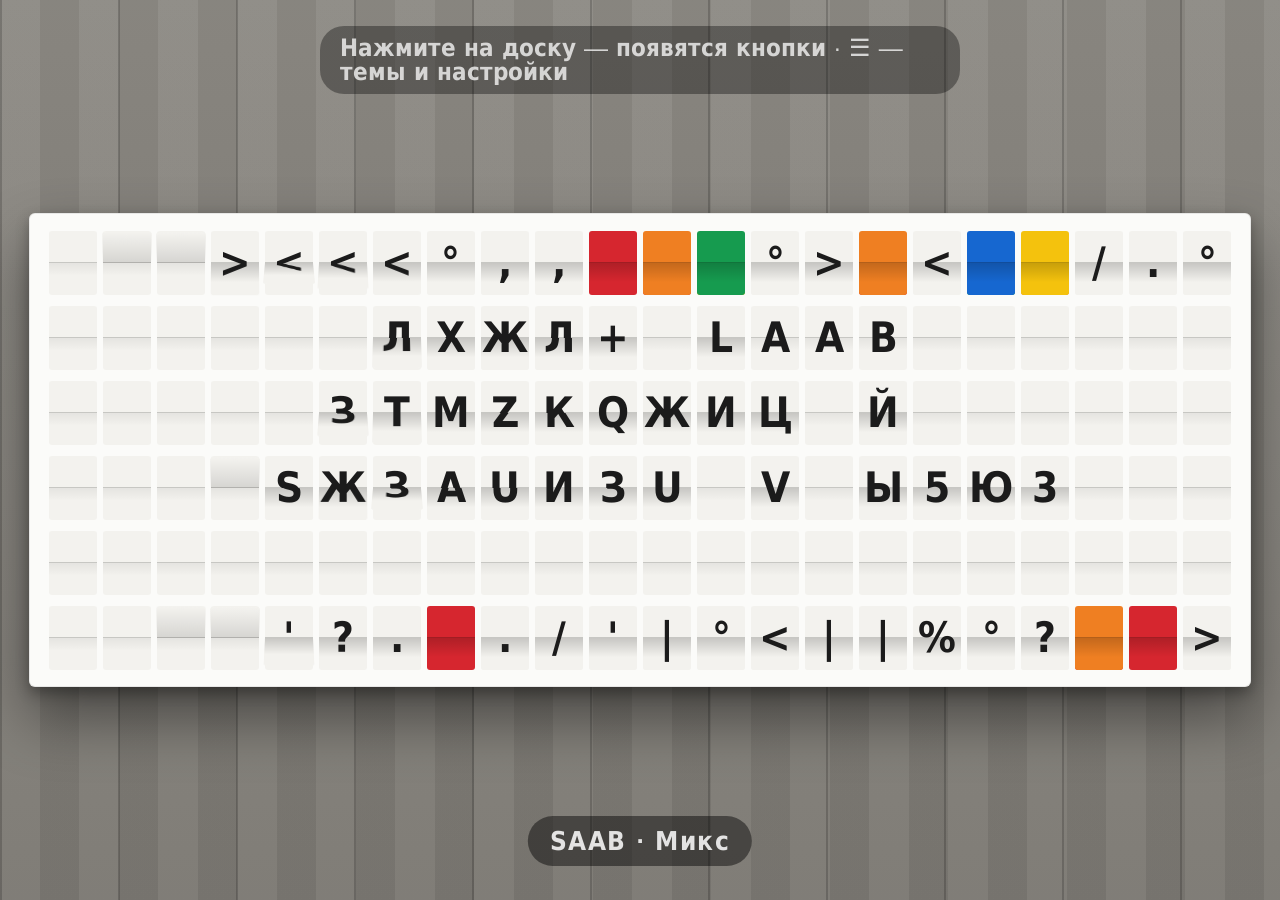
==== index.html @ ec07d020 "Табло: split-flap доска для браузера ТВ Co-Authored-By: Claude Opus 5.5 <noreply@anthropic.com> Clau" ====
<!DOCTYPE html>
<html lang="ru">
<head>
  <meta charset="utf-8">
  <meta name="viewport" content="width=1920, initial-scale=1">
  <title>Табло</title>
  <link rel="stylesheet" href="css/style.css">
  <script src="$WEBAPIS/webapis/webapis.js"></script>
</head>
<body class="white">
  <div id="stage">
    <div id="frame"></div>
  </div>

  <div id="status"><span id="statusText"></span><span id="spinner"></span></div>
  <div id="toast"></div>
  <div id="bar">
    <button data-a="prev">◀</button><button data-a="pause">⏯</button><button data-a="next">▶</button>
    <button data-a="menu">☰ Темы и настройки</button><button data-a="full">⛶</button>
  </div>
  <div id="hint">OK — меню · ◀ ▶ — листать · ▲ ▼ — тема · ⏯ — пауза</div>

  <div id="menu" class="hidden">
    <div class="panel">
      <div class="col" id="colThemes">
        <h2>Тема</h2>
        <label class="item input" data-k="custom"><span class="lbl">✎ Своя тема</span>
          <input id="customInput" type="text" placeholder="например: SAAB 900, отпуск, кофе…" autocomplete="off"></label>
        <div id="themeList"></div>
      </div>
      <div class="col" id="colSettings">
        <h2>Настройки</h2>
        <div class="item select" data-k="mode"><span class="lbl">Содержимое</span><span class="val"></span></div>
        <div class="item select" data-k="interval"><span class="lbl">Смена каждые</span><span class="val"></span></div>
        <div class="item select" data-k="sound"><span class="lbl">Звук</span><span class="val"></span></div>
        <div class="item select" data-k="style"><span class="lbl">Доска</span><span class="val"></span></div>
        <div class="item select" data-k="lang"><span class="lbl">Язык</span><span class="val"></span></div>
        <label class="item input" data-k="city"><span class="lbl">Город (погода)</span>
          <input id="cityInput" type="text" autocomplete="off"></label>
        <div class="item button" data-k="close"><span class="lbl">Готово</span></div>
        <p class="help">▲▼ — выбор · OK — изменить · ◀ ▶ — колонки · BACK — закрыть<br>
          Цветные кнопки: <b class="kr">●</b> звук <b class="kg">●</b> режим <b class="ky">●</b> пауза <b class="kb">●</b> доска</p>
      </div>
    </div>
  </div>

  <script src="js/content.js"></script>
  <script src="js/board.js"></script>
  <script src="js/engine.js"></script>
  <script src="js/app.js"></script>
</body>
</html>
---- css/style.css ----
@font-face { font-family: 'Flap'; src: url('../fonts/flap.ttf') format('truetype'); font-weight: 700; }

:root {
  --cw: 64px; --ch: 86px; --gap: 14px; --fs: 56px;
  --tile: #f3f2ee; --tile2: #e4e2dc; --ink: #1b1b1b; --frame: #fbfbf9; --seam: rgba(0,0,0,.18);
  --wall1: #8d8a84; --wall2: #7b7872;
  --ui-bg: rgba(20,20,22,.92); --ui-fg: #f2f2f2; --ui-dim: #9a9a9a; --ui-acc: #f4c20d;
}
body.black {
  --tile: #1d1d1d; --tile2: #151515; --ink: #f1f1ee; --frame: #0b0b0b; --seam: rgba(0,0,0,.6);
  --wall1: #2a2826; --wall2: #22201e;
}
* { box-sizing: border-box; }
html, body { margin: 0; height: 100%; overflow: hidden; }
body {
  background-color: var(--wall2);
  background-image:
    repeating-linear-gradient(90deg, rgba(0,0,0,.18) 0 2px, transparent 2px 118px),
    repeating-linear-gradient(90deg, rgba(255,255,255,.04) 0 40px, rgba(0,0,0,.04) 40px 79px),
    linear-gradient(180deg, var(--wall1), var(--wall2));
  font-family: 'Flap', 'Samsung One', 'Roboto', sans-serif;
  color: var(--ui-fg);
  cursor: default;
}
#stage { position: absolute; inset: 0; display: flex; align-items: center; justify-content: center; }
#frame {
  background: var(--frame);
  padding: calc(var(--gap) * 1.6) calc(var(--gap) * 1.8);
  border-radius: 6px;
  box-shadow: 0 30px 60px rgba(0,0,0,.45), 0 6px 14px rgba(0,0,0,.3), inset 0 0 0 1px rgba(0,0,0,.08);
}
.grid {
  display: grid;
  grid-template-columns: repeat(22, var(--cw));
  grid-auto-rows: var(--ch);
  column-gap: calc(var(--gap) * .55);
  row-gap: var(--gap);
}
.cell { position: relative; width: var(--cw); height: var(--ch); perspective: calc(var(--ch) * 5); }
.half {
  position: absolute; left: 0; right: 0; height: 50%; overflow: hidden;
  background-color: var(--tile); color: var(--ink);
  backface-visibility: hidden; -webkit-backface-visibility: hidden;
}
.half.top { top: 0; border-radius: 3px 3px 0 0; transform-origin: 50% 100%; box-shadow: inset 0 -1px 0 var(--seam); }
.half.bottom { bottom: 0; border-radius: 0 0 3px 3px; transform-origin: 50% 0; background-image: linear-gradient(180deg, rgba(0,0,0,.06), rgba(0,0,0,0) 40%); }
.half.chip.top { box-shadow: inset 0 -1px 0 rgba(0,0,0,.25); }
.half span {
  position: absolute; left: 0; right: 0; height: var(--ch); line-height: var(--ch);
  text-align: center; font-size: var(--fs); font-weight: 700;
}
.half.top span { top: 0; }
.half.bottom span { bottom: 0; }
.flap { visibility: hidden; z-index: 2; will-change: transform; }
.flap.top { background-image: linear-gradient(180deg, rgba(255,255,255,.05), rgba(0,0,0,.12)); }
.flap.bottom { background-image: linear-gradient(180deg, rgba(0,0,0,.18), rgba(0,0,0,0) 60%); }

/* Статус и подсказки */
#status {
  position: absolute; left: 50%; bottom: 34px; transform: translateX(-50%);
  font: 600 26px/1 'Flap', sans-serif; letter-spacing: .06em; color: rgba(255,255,255,.85);
  background: rgba(0,0,0,.45); padding: 12px 22px; border-radius: 30px;
  transition: opacity .6s; opacity: 0; white-space: nowrap;
}
#status.show { opacity: 1; }
#spinner { display: none; width: 18px; height: 18px; margin-left: 12px; vertical-align: -2px; border-radius: 50%;
  border: 3px solid rgba(255,255,255,.3); border-top-color: var(--ui-acc); animation: spin 0.9s linear infinite; }
#status.loading #spinner { display: inline-block; }
@keyframes spin { to { transform: rotate(360deg); } }
#hint { position: absolute; top: 26px; left: 50%; transform: translateX(-50%); font: 24px/1 'Flap', sans-serif;
  color: rgba(255,255,255,.75); background: rgba(0,0,0,.35); padding: 10px 20px; border-radius: 24px; transition: opacity 1s; }
#hint.off { opacity: 0; }
#toast { position: absolute; top: 26px; right: 40px; max-width: 760px; font: 24px/1.3 'Flap', sans-serif; color: #fff;
  background: rgba(150,30,30,.85); padding: 12px 20px; border-radius: 12px; opacity: 0; transition: opacity .5s; }
#toast.show { opacity: 1; }

/* Меню */
#menu { position: absolute; inset: 0; background: rgba(0,0,0,.55); display: flex; align-items: center; justify-content: center; }
#menu.hidden { display: none; }
.panel { display: flex; gap: 40px; background: var(--ui-bg); border-radius: 20px; padding: 30px 40px; width: 1560px; height: 980px;
  box-shadow: 0 30px 80px rgba(0,0,0,.6); }
.col { flex: 1; display: flex; flex-direction: column; min-height: 0; }
.col h2 { margin: 0 0 12px; font-size: 30px; letter-spacing: .12em; text-transform: uppercase; color: var(--ui-acc); }
#themeList { overflow-y: auto; scrollbar-width: none; flex: 1; position: relative; }
.item { display: flex; align-items: center; justify-content: space-between; gap: 16px; font-size: 28px; padding: 9px 18px;
  border-radius: 12px; border: 3px solid transparent; margin-bottom: 4px; flex-shrink: 0; color: var(--ui-fg); cursor: pointer; }
.item .val { color: var(--ui-acc); }
.item.current .lbl::before { content: '▶ '; color: var(--ui-acc); }
.item.focus { border-color: var(--ui-acc); background: rgba(255,255,255,.08); }
.item.input { flex-direction: column; align-items: stretch; gap: 6px; }

.item input { font: 26px 'Flap', sans-serif; padding: 10px 14px; border-radius: 8px; border: 2px solid #555; background: #111; color: #fff; outline: none; }
.item input:focus { border-color: var(--ui-acc); }
.item.button { justify-content: center; background: rgba(244,194,13,.15); margin-top: 8px; }
.help { color: var(--ui-dim); font-size: 19px; line-height: 1.45; margin: 10px 0 0; }
.kr { color: #e33; } .kg { color: #2b4; } .ky { color: #ec2; } .kb { color: #36f; }

/* Панель кнопок для браузера */
#bar { position: absolute; left: 50%; bottom: 40px; transform: translate(-50%, 20px); display: flex; gap: 14px;
  opacity: 0; pointer-events: none; transition: opacity .4s, transform .4s; }
#bar.show { opacity: 1; pointer-events: auto; transform: translate(-50%, 0); }
#bar button { font: 600 34px/1 'Flap', sans-serif; color: #fff; background: rgba(20,20,22,.88); border: 3px solid rgba(255,255,255,.25);
  border-radius: 18px; padding: 18px 28px; cursor: pointer; }
#bar button:hover, #bar button:focus { border-color: var(--ui-acc); outline: none; }
#themeList::-webkit-scrollbar { display: none; }
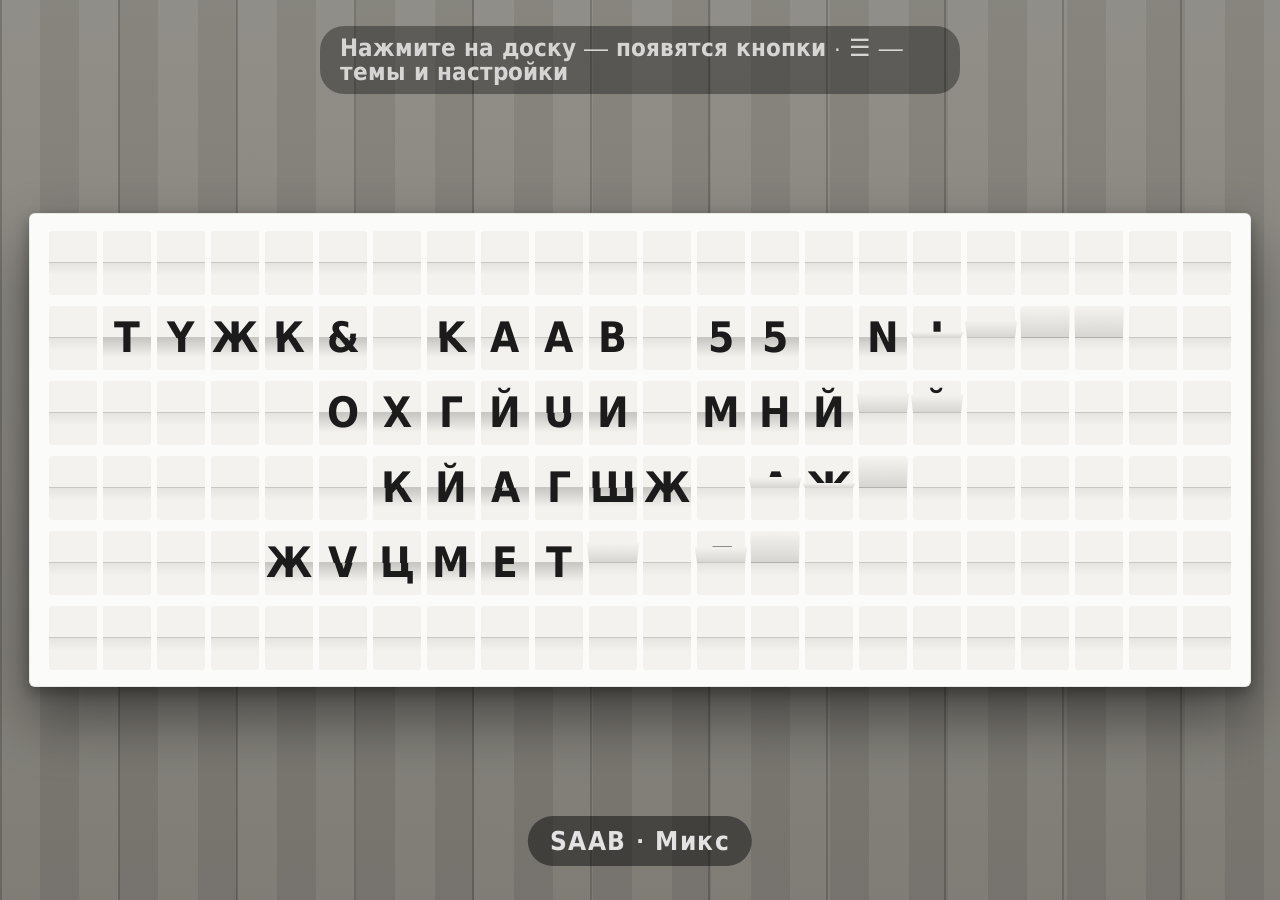
==== commit 693213f0: "Мобильный вид и более чёткий шелест - Телефоны: доска по размеру экрана в обеих ориентациях, подсказ" ====
--- a/index.html
+++ b/index.html
@@ -2,7 +2,10 @@
 <html lang="ru">
 <head>
   <meta charset="utf-8">
-  <meta name="viewport" content="width=1920, initial-scale=1">
+  <meta name="viewport" content="width=device-width, initial-scale=1, viewport-fit=cover">
+  <meta name="theme-color" content="#7b7872">
+  <meta name="apple-mobile-web-app-capable" content="yes">
+  <meta name="mobile-web-app-capable" content="yes">
   <title>Табло</title>
   <link rel="stylesheet" href="css/style.css">
   <script src="$WEBAPIS/webapis/webapis.js"></script>
@@ -18,6 +21,7 @@
     <button data-a="prev">◀</button><button data-a="pause">⏯</button><button data-a="next">▶</button>
     <button data-a="menu">☰ Темы и настройки</button><button data-a="full">⛶</button>
   </div>
+  <div id="rotate">↻ Поверните телефон горизонтально — доска станет крупнее</div>
   <div id="hint">OK — меню · ◀ ▶ — листать · ▲ ▼ — тема · ⏯ — пауза</div>
 
   <div id="menu" class="hidden">
--- a/css/style.css
+++ b/css/style.css
@@ -1,7 +1,7 @@
 @font-face { font-family: 'Flap'; src: url('../fonts/flap.ttf') format('truetype'); font-weight: 700; }
 
 :root {
-  --cw: 64px; --ch: 86px; --gap: 14px; --fs: 56px;
+  --cw: 8px; --ch: 11px; --gap: 2px; --fs: 7px;
   --tile: #f3f2ee; --tile2: #e4e2dc; --ink: #1b1b1b; --frame: #fbfbf9; --seam: rgba(0,0,0,.18);
   --wall1: #8d8a84; --wall2: #7b7872;
   --ui-bg: rgba(20,20,22,.92); --ui-fg: #f2f2f2; --ui-dim: #9a9a9a; --ui-acc: #f4c20d;
@@ -22,7 +22,7 @@
   color: var(--ui-fg);
   cursor: default;
 }
-#stage { position: absolute; inset: 0; display: flex; align-items: center; justify-content: center; }
+#stage { position: absolute; inset: 0; overflow: hidden; display: flex; align-items: center; justify-content: center; }
 #frame {
   background: var(--frame);
   padding: calc(var(--gap) * 1.6) calc(var(--gap) * 1.8);
@@ -103,3 +103,33 @@
   border-radius: 18px; padding: 18px 28px; cursor: pointer; }
 #bar button:hover, #bar button:focus { border-color: var(--ui-acc); outline: none; }
 #themeList::-webkit-scrollbar { display: none; }
+
+/* ---------- Телефоны и планшеты ---------- */
+#rotate { display: none; }
+@media (max-width: 900px), (max-height: 600px) {
+  html, body { height: 100%; }
+  body { -webkit-tap-highlight-color: transparent; }
+  #frame { border-radius: 4px; }
+  #menu { align-items: stretch; justify-content: stretch; }
+  .panel { flex-direction: column; width: 100%; height: 100%; border-radius: 0; gap: 18px; background: #18181b;
+    padding: max(16px, env(safe-area-inset-top)) max(16px, env(safe-area-inset-right)) max(16px, env(safe-area-inset-bottom)) max(16px, env(safe-area-inset-left));
+    overflow-y: auto; -webkit-overflow-scrolling: touch; }
+  .col { flex: none; }
+  #themeList { overflow: visible; flex: none; }
+  .col h2 { font-size: 17px; margin-bottom: 8px; }
+  .item { font-size: 18px; padding: 11px 14px; border-width: 2px; margin-bottom: 3px; }
+  .item.focus { border-color: transparent; background: none; }
+  .item:active { background: rgba(255,255,255,.1); }
+  .item input { font-size: 16px; padding: 10px 12px; }
+  .item.button { position: sticky; bottom: 0; background: #3a3218; border-color: var(--ui-acc); }
+  .help { display: none; }
+  #bar { bottom: max(12px, env(safe-area-inset-bottom)); gap: 8px; width: max-content; max-width: 96vw; flex-wrap: wrap; justify-content: center; }
+  #bar button { font-size: 18px; padding: 11px 15px; border-radius: 12px; border-width: 2px; }
+  #hint { font-size: 13px; top: max(10px, env(safe-area-inset-top)); padding: 7px 12px; max-width: 92vw; white-space: normal; text-align: center; }
+  #status { font-size: 14px; bottom: auto; top: max(10px, env(safe-area-inset-top)); padding: 7px 14px; }
+  #toast { font-size: 14px; top: auto; bottom: 80px; right: 12px; left: 12px; max-width: none; }
+}
+@media (orientation: portrait) and (max-width: 900px) {
+  #rotate { display: block; position: absolute; left: 0; right: 0; top: calc(50% + 21vw); text-align: center;
+    font: 15px/1.4 'Flap', sans-serif; color: rgba(255,255,255,.8); padding: 0 24px; }
+}
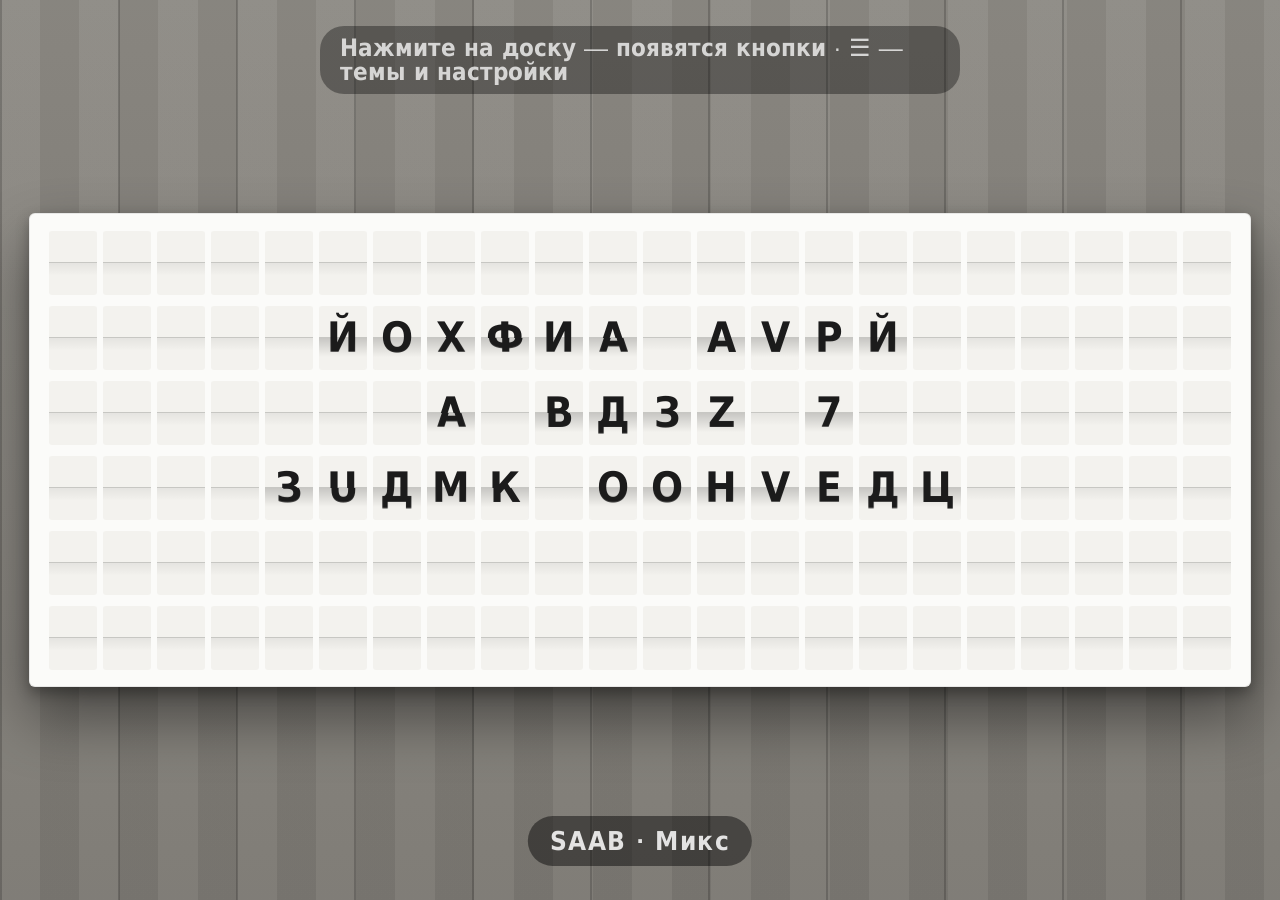
==== commit ac2160be: "Своя тема запускается с экранной клавиатуры, больше SAAB, без «Праздников Израиля» - Кнопка «Показат" ====
--- a/index.html
+++ b/index.html
@@ -28,8 +28,11 @@
     <div class="panel">
       <div class="col" id="colThemes">
         <h2>Тема</h2>
-        <label class="item input" data-k="custom"><span class="lbl">✎ Своя тема</span>
-          <input id="customInput" type="text" placeholder="например: SAAB 900, отпуск, кофе…" autocomplete="off"></label>
+        <form id="customForm" action="#" autocomplete="off">
+          <label class="item input" data-k="custom"><span class="lbl">✎ Своя тема</span>
+            <input id="customInput" type="text" enterkeyhint="go" placeholder="например: SAAB 900, отпуск, кофе…" autocomplete="off"></label>
+        </form>
+        <div class="item button" data-k="customGo"><span class="lbl">▶ Показать свою тему</span></div>
         <div id="themeList"></div>
       </div>
       <div class="col" id="colSettings">
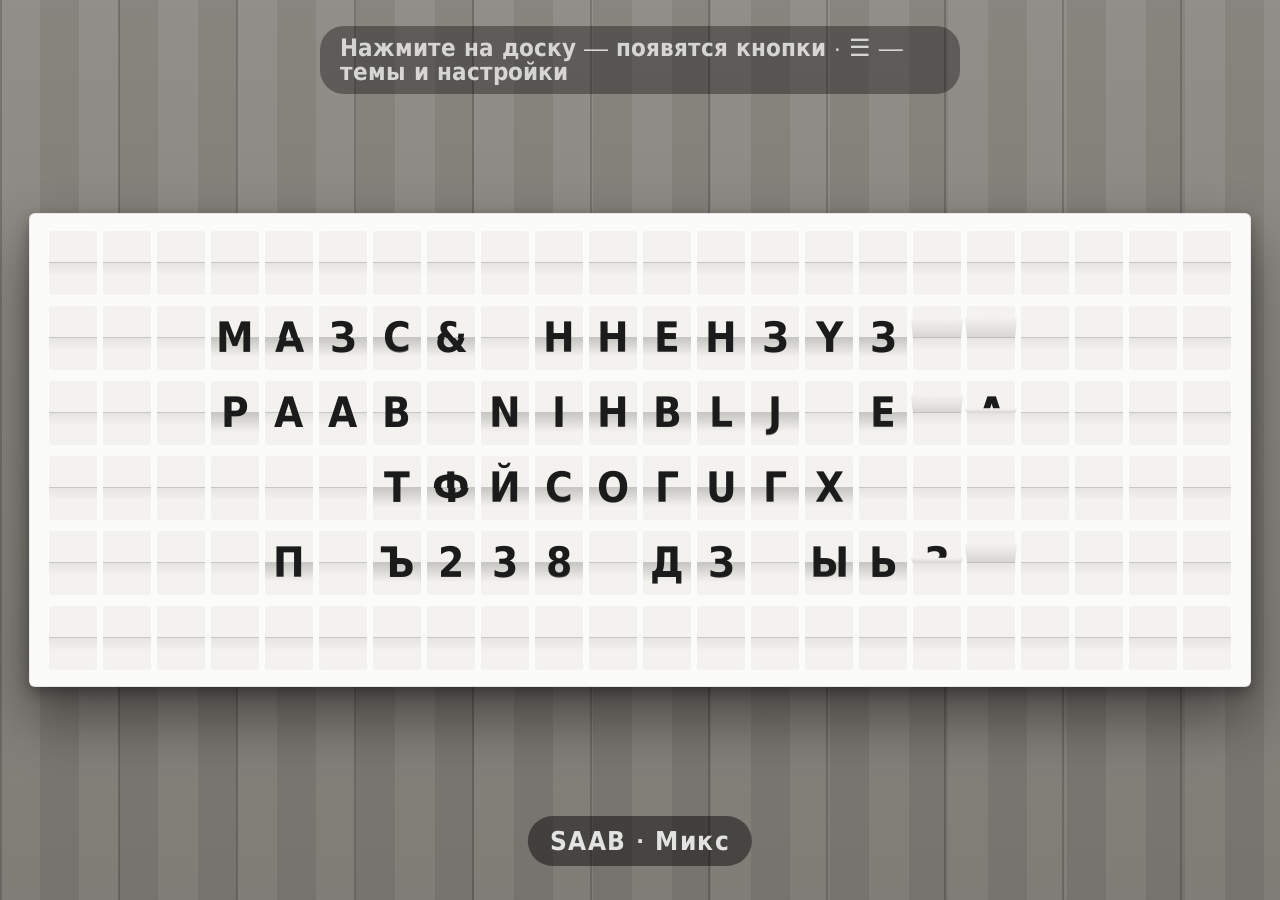
==== commit 70a0976f: "Микс нескольких тем и ~150 сообщений в каждой теме - Темы отмечаются галочками; «Показать выбранные»" ====
--- a/index.html
+++ b/index.html
@@ -33,6 +33,9 @@
             <input id="customInput" type="text" enterkeyhint="go" placeholder="например: SAAB 900, отпуск, кофе…" autocomplete="off"></label>
         </form>
         <div class="item button" data-k="customGo"><span class="lbl">▶ Показать свою тему</span></div>
+        <h2 class="sub">Готовые темы — отметьте одну или несколько</h2>
+        <div class="item button go" data-k="themesGo"><span class="lbl">▶ Показать выбранные темы</span></div>
+        <div class="item" data-k="themesAll"><span class="lbl">☑ Отметить все / снять все</span></div>
         <div id="themeList"></div>
       </div>
       <div class="col" id="colSettings">
@@ -52,6 +55,7 @@
   </div>
 
   <script src="js/content.js"></script>
+  <script src="js/library.js"></script>
   <script src="js/board.js"></script>
   <script src="js/engine.js"></script>
   <script src="js/app.js"></script>
--- a/css/style.css
+++ b/css/style.css
@@ -86,6 +86,10 @@
   border-radius: 12px; border: 3px solid transparent; margin-bottom: 4px; flex-shrink: 0; color: var(--ui-fg); cursor: pointer; }
 .item .val { color: var(--ui-acc); }
 .item.current .lbl::before { content: '▶ '; color: var(--ui-acc); }
+.item.theme .lbl::before { content: '☐  '; color: var(--ui-dim); }
+.item.theme.checked .lbl::before { content: '☑  '; color: var(--ui-acc); }
+.item.theme.checked { color: #fff; }
+.col h2.sub { font-size: 20px; letter-spacing: .04em; text-transform: none; color: var(--ui-dim); margin: 14px 0 6px; }
 .item.focus { border-color: var(--ui-acc); background: rgba(255,255,255,.08); }
 .item.input { flex-direction: column; align-items: stretch; gap: 6px; }
 
@@ -133,3 +137,5 @@
   #rotate { display: block; position: absolute; left: 0; right: 0; top: calc(50% + 21vw); text-align: center;
     font: 15px/1.4 'Flap', sans-serif; color: rgba(255,255,255,.8); padding: 0 24px; }
 }
+
+@media (max-width: 900px), (max-height: 600px) { .col h2.sub { font-size: 14px; margin: 10px 0 4px; } }
